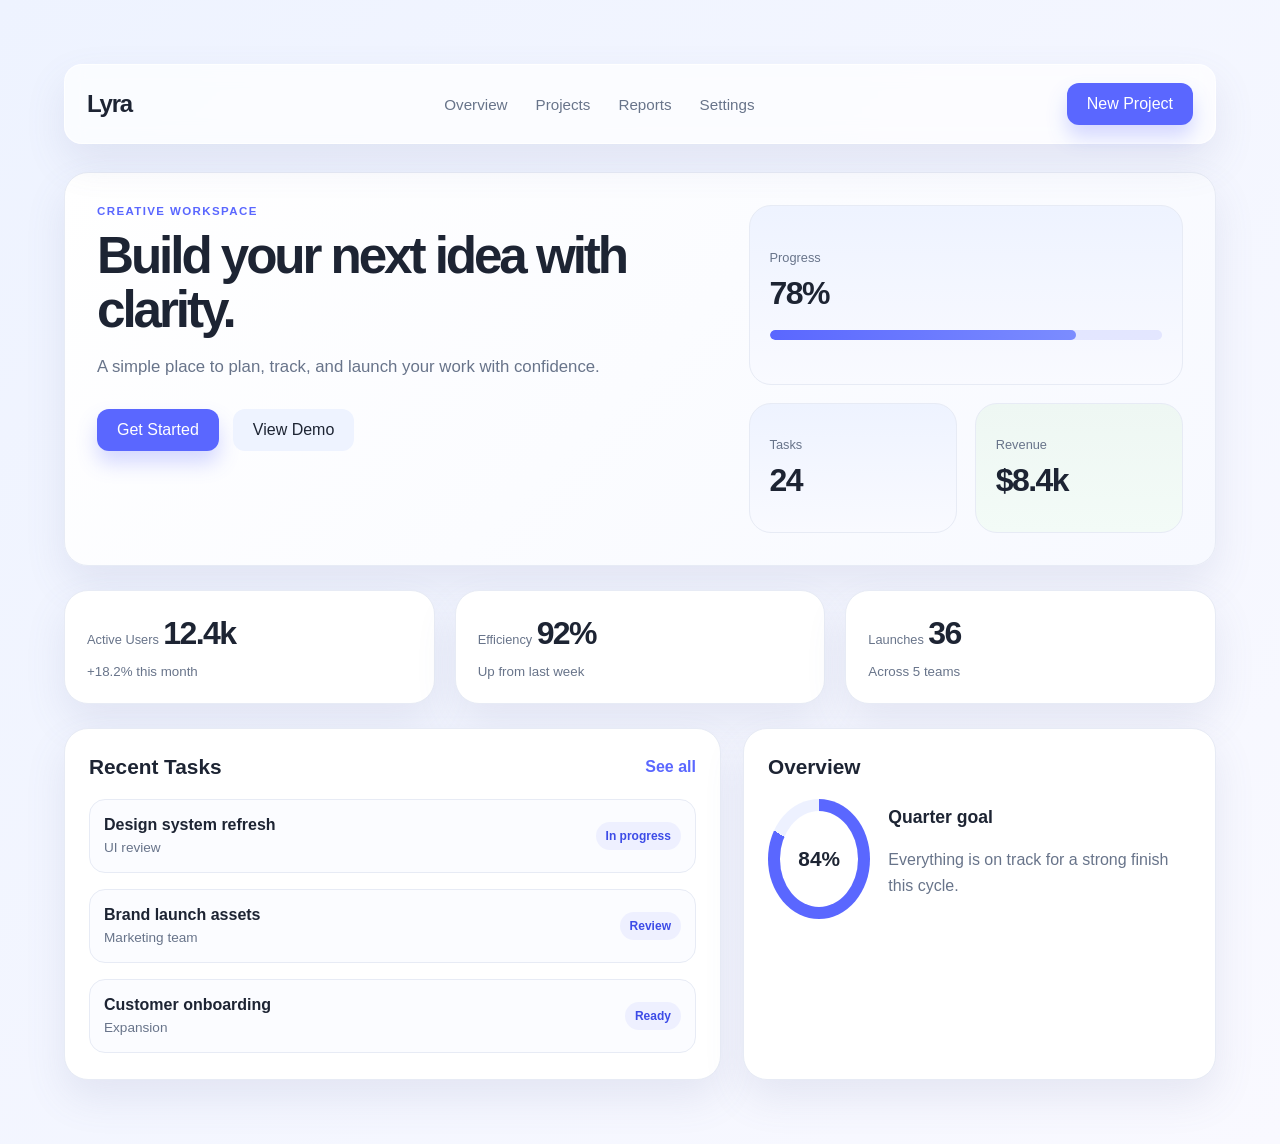
==== index.html @ b45decea "Prototype #1" ====
<!DOCTYPE html>
<html lang="en">
<head>
    <meta charset="UTF-8">
    <meta name="viewport" content="width=device-width, initial-scale=1.0">
    <link rel="stylesheet" href="style.css">
    <title>Lyra UI</title>
</head>
<body>
    <div class="page-shell">
        <header class="topbar">
            <div class="brand">Lyra</div>
            <nav class="nav">
                <a href="#">Overview</a>
                <a href="#">Projects</a>
                <a href="#">Reports</a>
                <a href="#">Settings</a>
            </nav>
            <button class="primary-btn">New Project</button>
        </header>

        <main class="dashboard">
            <section class="hero card">
                <div class="hero-copy">
                    <p class="eyebrow">Creative workspace</p>
                    <h1>Build your next idea with clarity.</h1>
                    <p class="subtitle">A simple place to plan, track, and launch your work with confidence.</p>
                    <div class="cta-row">
                        <button class="primary-btn">Get Started</button>
                        <button class="secondary-btn">View Demo</button>
                    </div>
                </div>
                <div class="hero-visual">
                    <div class="mini-card large">
                        <span>Progress</span>
                        <strong>78%</strong>
                        <div class="progress-bar"><i></i></div>
                    </div>
                    <div class="mini-card small">
                        <span>Tasks</span>
                        <strong>24</strong>
                    </div>
                    <div class="mini-card small accent">
                        <span>Revenue</span>
                        <strong>$8.4k</strong>
                    </div>
                </div>
            </section>

            <section class="stats">
                <div class="stat-card card">
                    <span>Active Users</span>
                    <strong>12.4k</strong>
                    <small>+18.2% this month</small>
                </div>
                <div class="stat-card card">
                    <span>Efficiency</span>
                    <strong>92%</strong>
                    <small>Up from last week</small>
                </div>
                <div class="stat-card card">
                    <span>Launches</span>
                    <strong>36</strong>
                    <small>Across 5 teams</small>
                </div>
            </section>

            <section class="content-grid">
                <div class="card panel tasks-panel">
                    <div class="panel-header">
                        <h2>Recent Tasks</h2>
                        <a href="#">See all</a>
                    </div>
                    <ul class="task-list">
                        <li>
                            <div>
                                <strong>Design system refresh</strong>
                                <span>UI review</span>
                            </div>
                            <em>In progress</em>
                        </li>
                        <li>
                            <div>
                                <strong>Brand launch assets</strong>
                                <span>Marketing team</span>
                            </div>
                            <em>Review</em>
                        </li>
                        <li>
                            <div>
                                <strong>Customer onboarding</strong>
                                <span>Expansion</span>
                            </div>
                            <em>Ready</em>
                        </li>
                    </ul>
                </div>

                <div class="card panel summary-panel">
                    <div class="panel-header">
                        <h2>Overview</h2>
                    </div>
                    <div class="summary-box">
                        <div class="ring">
                            <span>84%</span>
                        </div>
                        <div class="summary-copy">
                            <strong>Quarter goal</strong>
                            <p>Everything is on track for a strong finish this cycle.</p>
                        </div>
                    </div>
                </div>
            </section>
        </main>
    </div>
</body>
</html>
---- style.css ----
:root {
    --bg: #f5f7ff;
    --panel: #ffffff;
    --panel-soft: #eef3ff;
    --primary: #5a67ff;
    --primary-dark: #3d4ce7;
    --text: #1d2433;
    --muted: #68748a;
    --line: #e7ebf5;
    --shadow: 0 18px 40px rgba(98, 108, 155, 0.12);
}

* {
    box-sizing: border-box;
}

body {
    margin: 0;
    font-family: Arial, Helvetica, sans-serif;
    background: linear-gradient(135deg, #eef3ff 0%, #f9f9ff 100%);
    color: var(--text);
}

button {
    font: inherit;
    border: none;
    cursor: pointer;
}

.page-shell {
    max-width: 1200px;
    margin: 40px auto;
    padding: 24px;
}

.topbar {
    display: flex;
    align-items: center;
    justify-content: space-between;
    background: rgba(255, 255, 255, 0.7);
    backdrop-filter: blur(10px);
    border: 1px solid rgba(255, 255, 255, 0.8);
    padding: 18px 22px;
    border-radius: 18px;
    box-shadow: var(--shadow);
}

.brand {
    font-size: 1.5rem;
    font-weight: 700;
    letter-spacing: -0.05em;
}

.nav {
    display: flex;
    gap: 28px;
}

.nav a {
    color: var(--muted);
    text-decoration: none;
    font-size: 0.95rem;
}

.primary-btn,
.secondary-btn {
    padding: 12px 20px;
    border-radius: 12px;
    transition: 0.2s ease;
}

.primary-btn {
    background: var(--primary);
    color: white;
    box-shadow: 0 12px 20px rgba(90, 103, 255, 0.25);
}

.primary-btn:hover {
    background: var(--primary-dark);
}

.secondary-btn {
    background: var(--panel-soft);
    color: var(--text);
}

.dashboard {
    margin-top: 28px;
}

.card {
    background: var(--panel);
    border: 1px solid var(--line);
    border-radius: 24px;
    box-shadow: var(--shadow);
}

.hero {
    display: grid;
    grid-template-columns: 1.3fr 0.9fr;
    gap: 24px;
    padding: 32px;
    background: linear-gradient(135deg, #ffffff, #f7f9ff);
}

.eyebrow {
    margin: 0 0 12px;
    color: var(--primary);
    text-transform: uppercase;
    letter-spacing: 0.12em;
    font-size: 0.72rem;
    font-weight: 700;
}

.hero h1 {
    margin: 0;
    font-size: clamp(2.5rem, 4vw, 4rem);
    line-height: 1.05;
    letter-spacing: -0.06em;
}

.subtitle {
    margin: 16px 0 0;
    color: var(--muted);
    font-size: 1.05rem;
    max-width: 540px;
    line-height: 1.7;
}

.cta-row {
    display: flex;
    gap: 14px;
    margin-top: 28px;
}

.hero-visual {
    display: grid;
    grid-template-columns: repeat(2, 1fr);
    gap: 18px;
    align-items: center;
}

.mini-card {
    display: flex;
    flex-direction: column;
    justify-content: center;
    background: linear-gradient(180deg, #eef3ff, #f9faff);
    border: 1px solid var(--line);
    border-radius: 22px;
    padding: 24px 20px;
    min-height: 130px;
}

.mini-card.large {
    grid-column: 1 / -1;
    min-height: 180px;
}

.mini-card span,
.stat-card span {
    color: var(--muted);
    font-size: 0.8rem;
}

.mini-card strong,
.stat-card strong {
    margin: 10px 0 0;
    font-size: 2rem;
    letter-spacing: -0.05em;
}

.progress-bar {
    margin-top: 18px;
    width: 100%;
    height: 10px;
    background: rgba(90, 103, 255, 0.12);
    border-radius: 999px;
    overflow: hidden;
}

.progress-bar i {
    display: block;
    width: 78%;
    height: 100%;
    background: linear-gradient(90deg, var(--primary), #7b8cff);
    border-radius: inherit;
}

.mini-card.accent {
    background: linear-gradient(180deg, #eef7f3, #f3fbf7);
}

.stats {
    display: grid;
    grid-template-columns: repeat(3, minmax(0, 1fr));
    gap: 20px;
    margin-top: 24px;
}

.stat-card {
    padding: 24px 22px;
}

.stat-card small {
    display: block;
    margin-top: 12px;
    color: var(--muted);
}

.content-grid {
    display: grid;
    grid-template-columns: 1.25fr 0.9fr;
    gap: 22px;
    margin-top: 24px;
}

.panel {
    padding: 26px 24px;
}

.panel-header {
    display: flex;
    justify-content: space-between;
    align-items: center;
    margin-bottom: 20px;
}

.panel-header h2 {
    margin: 0;
    font-size: 1.3rem;
}

.panel-header a {
    color: var(--primary);
    text-decoration: none;
    font-weight: 600;
}

.task-list {
    list-style: none;
    padding: 0;
    margin: 0;
    display: flex;
    flex-direction: column;
    gap: 16px;
}

.task-list li {
    display: flex;
    justify-content: space-between;
    align-items: center;
    padding: 16px 14px;
    border: 1px solid var(--line);
    border-radius: 16px;
    background: #fbfcff;
}

.task-list strong {
    display: block;
    margin-bottom: 4px;
}

.task-list span {
    color: var(--muted);
    font-size: 0.85rem;
}

.task-list em {
    font-style: normal;
    color: var(--primary-dark);
    background: rgba(90, 103, 255, 0.08);
    padding: 7px 10px;
    border-radius: 999px;
    font-size: 0.75rem;
    font-weight: 700;
}

.summary-box {
    display: flex;
    align-items: center;
    gap: 18px;
    margin-top: 12px;
}

.ring {
    width: 120px;
    height: 120px;
    border-radius: 50%;
    display: grid;
    place-items: center;
    background: conic-gradient(var(--primary) 0 84%, #edf1ff 84% 100%);
    position: relative;
}

.ring::before {
    content: "";
    position: absolute;
    inset: 12px;
    border-radius: 50%;
    background: white;
}

.ring span {
    position: relative;
    z-index: 1;
    font-weight: 700;
    font-size: 1.3rem;
}

.summary-copy {
    color: var(--muted);
    line-height: 1.6;
}

.summary-copy strong {
    color: var(--text);
    font-size: 1.1rem;
}

@media (max-width: 820px) {
    .topbar,
    .nav,
    .hero,
    .content-grid,
    .stats {
        grid-template-columns: 1fr;
        flex-direction: column;
    }

    .topbar {
        align-items: flex-start;
    }

    .nav {
        flex-wrap: wrap;
        gap: 12px 18px;
    }

    .hero {
        padding: 24px 20px;
    }

    .cta-row {
        flex-direction: column;
    }

    .stats,
    .content-grid {
        display: grid;
    }
}
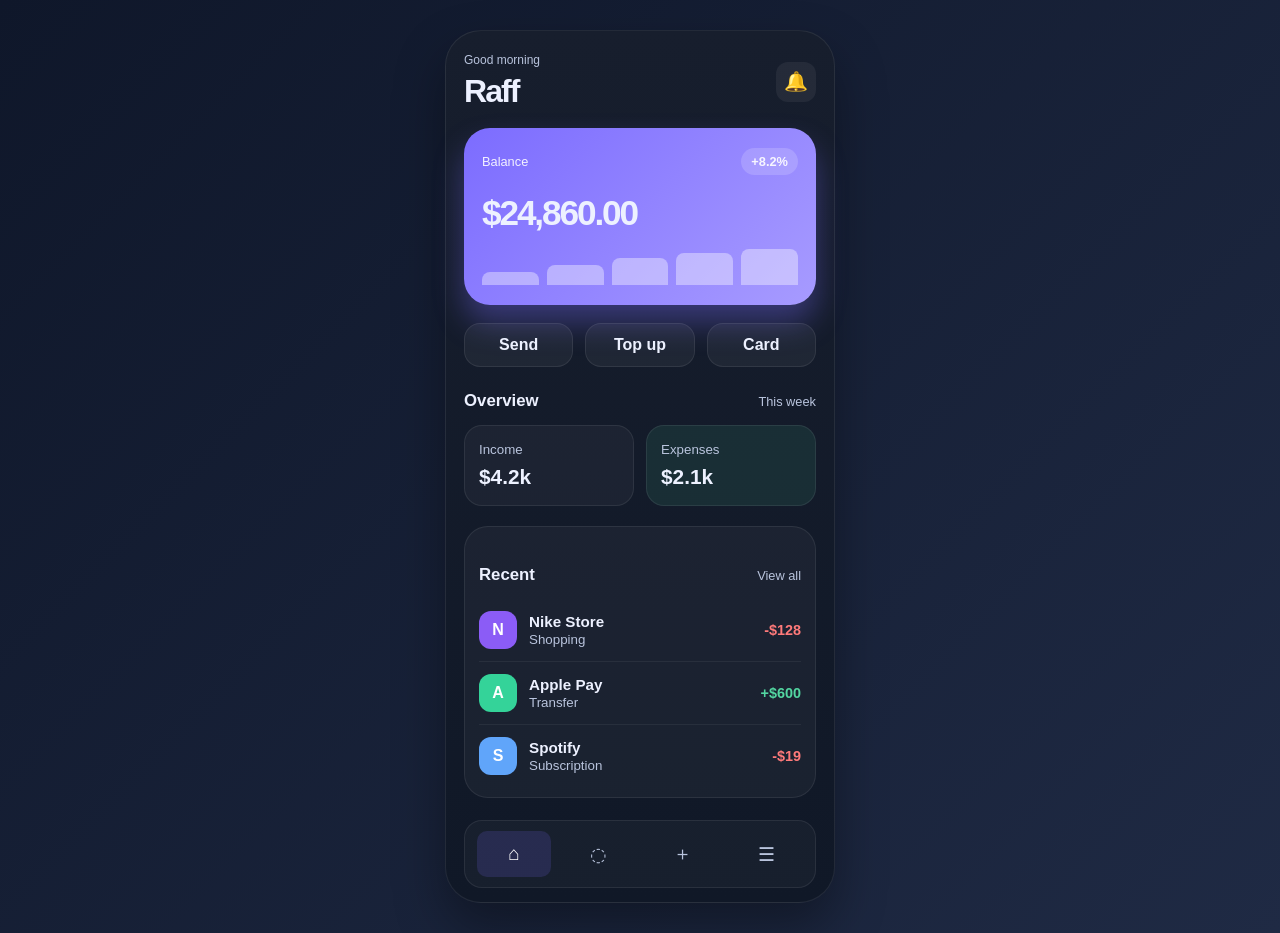
==== commit e360df52: "update" ====
--- a/index.html
+++ b/index.html
@@ -4,114 +4,103 @@
     <meta charset="UTF-8">
     <meta name="viewport" content="width=device-width, initial-scale=1.0">
     <link rel="stylesheet" href="style.css">
-    <title>Lyra UI</title>
+    <title>Lyra App</title>
 </head>
 <body>
-    <div class="page-shell">
-        <header class="topbar">
-            <div class="brand">Lyra</div>
-            <nav class="nav">
-                <a href="#">Overview</a>
-                <a href="#">Projects</a>
-                <a href="#">Reports</a>
-                <a href="#">Settings</a>
-            </nav>
-            <button class="primary-btn">New Project</button>
-        </header>
+    <div class="app-screen">
+        <div class="phone-frame">
+            <header class="app-header">
+                <div>
+                    <p class="greeting">Good morning</p>
+                    <h1>Raff</h1>
+                </div>
+                <button class="icon-btn">🔔</button>
+            </header>
 
-        <main class="dashboard">
-            <section class="hero card">
-                <div class="hero-copy">
-                    <p class="eyebrow">Creative workspace</p>
-                    <h1>Build your next idea with clarity.</h1>
-                    <p class="subtitle">A simple place to plan, track, and launch your work with confidence.</p>
-                    <div class="cta-row">
-                        <button class="primary-btn">Get Started</button>
-                        <button class="secondary-btn">View Demo</button>
-                    </div>
+            <section class="balance-card">
+                <div class="balance-top">
+                    <span>Balance</span>
+                    <span class="chip">+8.2%</span>
                 </div>
-                <div class="hero-visual">
-                    <div class="mini-card large">
-                        <span>Progress</span>
-                        <strong>78%</strong>
-                        <div class="progress-bar"><i></i></div>
-                    </div>
-                    <div class="mini-card small">
-                        <span>Tasks</span>
-                        <strong>24</strong>
-                    </div>
-                    <div class="mini-card small accent">
-                        <span>Revenue</span>
-                        <strong>$8.4k</strong>
-                    </div>
+                <h2>$24,860.00</h2>
+                <div class="balance-bars">
+                    <span></span>
+                    <span></span>
+                    <span></span>
+                    <span></span>
+                    <span></span>
                 </div>
             </section>
 
-            <section class="stats">
-                <div class="stat-card card">
-                    <span>Active Users</span>
-                    <strong>12.4k</strong>
-                    <small>+18.2% this month</small>
+            <section class="quick-actions">
+                <button>Send</button>
+                <button>Top up</button>
+                <button>Card</button>
+            </section>
+
+            <section class="section-header">
+                <h3>Overview</h3>
+                <a href="#">This week</a>
+            </section>
+
+            <section class="stats-row">
+                <div class="mini-stat">
+                    <small>Income</small>
+                    <strong>$4.2k</strong>
                 </div>
-                <div class="stat-card card">
-                    <span>Efficiency</span>
-                    <strong>92%</strong>
-                    <small>Up from last week</small>
-                </div>
-                <div class="stat-card card">
-                    <span>Launches</span>
-                    <strong>36</strong>
-                    <small>Across 5 teams</small>
+                <div class="mini-stat accent">
+                    <small>Expenses</small>
+                    <strong>$2.1k</strong>
                 </div>
             </section>
 
-            <section class="content-grid">
-                <div class="card panel tasks-panel">
-                    <div class="panel-header">
-                        <h2>Recent Tasks</h2>
-                        <a href="#">See all</a>
-                    </div>
-                    <ul class="task-list">
-                        <li>
-                            <div>
-                                <strong>Design system refresh</strong>
-                                <span>UI review</span>
-                            </div>
-                            <em>In progress</em>
-                        </li>
-                        <li>
-                            <div>
-                                <strong>Brand launch assets</strong>
-                                <span>Marketing team</span>
-                            </div>
-                            <em>Review</em>
-                        </li>
-                        <li>
-                            <div>
-                                <strong>Customer onboarding</strong>
-                                <span>Expansion</span>
-                            </div>
-                            <em>Ready</em>
-                        </li>
-                    </ul>
+            <section class="list-card">
+                <div class="list-header">
+                    <h3>Recent</h3>
+                    <a href="#">View all</a>
                 </div>
 
-                <div class="card panel summary-panel">
-                    <div class="panel-header">
-                        <h2>Overview</h2>
-                    </div>
-                    <div class="summary-box">
-                        <div class="ring">
-                            <span>84%</span>
-                        </div>
-                        <div class="summary-copy">
-                            <strong>Quarter goal</strong>
-                            <p>Everything is on track for a strong finish this cycle.</p>
+                <div class="transaction">
+                    <div class="tx-left">
+                        <div class="avatar purple">N</div>
+                        <div>
+                            <strong>Nike Store</strong>
+                            <small>Shopping</small>
                         </div>
                     </div>
+                    <span class="amount negative">-$128</span>
+                </div>
+
+                <div class="transaction">
+                    <div class="tx-left">
+                        <div class="avatar green">A</div>
+                        <div>
+                            <strong>Apple Pay</strong>
+                            <small>Transfer</small>
+                        </div>
+                    </div>
+                    <span class="amount positive">+$600</span>
+                </div>
+
+                <div class="transaction">
+                    <div class="tx-left">
+                        <div class="avatar blue">S</div>
+                        <div>
+                            <strong>Spotify</strong>
+                            <small>Subscription</small>
+                        </div>
+                    </div>
+                    <span class="amount negative">-$19</span>
                 </div>
             </section>
-        </main>
+
+            <nav class="bottom-nav">
+                <button class="active">⌂</button>
+                <button>◌</button>
+                <button>＋</button>
+                <button>☰</button>
+            </nav>
+        </div>
     </div>
 </body>
 </html>
--- a/style.css
+++ b/style.css
@@ -1,13 +1,16 @@
 :root {
-    --bg: #f5f7ff;
-    --panel: #ffffff;
-    --panel-soft: #eef3ff;
-    --primary: #5a67ff;
-    --primary-dark: #3d4ce7;
-    --text: #1d2433;
-    --muted: #68748a;
-    --line: #e7ebf5;
-    --shadow: 0 18px 40px rgba(98, 108, 155, 0.12);
+    --bg-1: #121826;
+    --bg-2: #1d273d;
+    --panel: #1d2433;
+    --panel-soft: #2b3550;
+    --card: #f5f7ff;
+    --primary: #7c6cff;
+    --primary-soft: #a79bff;
+    --green: #53d6a1;
+    --red: #ff7a7a;
+    --text: #edf1ff;
+    --muted: #b9c4dd;
+    --shadow: 0 24px 50px rgba(0, 0, 0, 0.35);
 }
 
 * {
@@ -16,8 +19,11 @@
 
 body {
     margin: 0;
+    min-height: 100vh;
+    display: grid;
+    place-items: center;
     font-family: Arial, Helvetica, sans-serif;
-    background: linear-gradient(135deg, #eef3ff 0%, #f9f9ff 100%);
+    background: linear-gradient(135deg, #0f172a 0%, #1f2a44 100%);
     color: var(--text);
 }
 
@@ -27,325 +33,240 @@
     cursor: pointer;
 }
 
-.page-shell {
-    max-width: 1200px;
-    margin: 40px auto;
-    padding: 24px;
-}
-
-.topbar {
-    display: flex;
-    align-items: center;
-    justify-content: space-between;
-    background: rgba(255, 255, 255, 0.7);
-    backdrop-filter: blur(10px);
-    border: 1px solid rgba(255, 255, 255, 0.8);
-    padding: 18px 22px;
+.app-screen {
+    width: 100%;
+    display: grid;
+    place-items: center;
+    padding: 30px 18px;
+}
+
+.phone-frame {
+    width: min(100%, 390px);
+    background: linear-gradient(180deg, #171e2d 0%, #101827 100%);
+    border-radius: 36px;
+    padding: 22px 18px 14px;
+    box-shadow: var(--shadow);
+    border: 1px solid rgba(255, 255, 255, 0.08);
+}
+
+.app-header {
+    display: flex;
+    justify-content: space-between;
+    align-items: center;
+    margin-bottom: 18px;
+}
+
+.greeting {
+    margin: 0;
+    color: var(--muted);
+    font-size: 0.75rem;
+}
+
+.app-header h1 {
+    margin: 6px 0 0;
+    font-size: 2rem;
+    letter-spacing: -0.06em;
+}
+
+.icon-btn {
+    width: 40px;
+    height: 40px;
+    border-radius: 12px;
+    background: rgba(255, 255, 255, 0.06);
+    color: var(--text);
+    font-size: 1.2rem;
+}
+
+.balance-card {
+    background: linear-gradient(135deg, var(--primary) 0%, var(--primary-soft) 100%);
+    border-radius: 26px;
+    padding: 20px 18px;
+    box-shadow: 0 18px 30px rgba(124, 108, 255, 0.35);
+}
+
+.balance-top {
+    display: flex;
+    justify-content: space-between;
+    align-items: center;
+    color: rgba(255, 255, 255, 0.9);
+    font-size: 0.8rem;
+}
+
+.chip {
+    background: rgba(255, 255, 255, 0.16);
+    padding: 6px 10px;
+    border-radius: 999px;
+    font-weight: 700;
+}
+
+.balance-card h2 {
+    margin: 18px 0 16px;
+    font-size: 2.2rem;
+    letter-spacing: -0.06em;
+}
+
+.balance-bars {
+    display: flex;
+    align-items: end;
+    gap: 8px;
+    height: 36px;
+}
+
+.balance-bars span {
+    flex: 1;
+    border-radius: 8px 8px 0 0;
+    background: rgba(255, 255, 255, 0.38);
+}
+
+.balance-bars span:nth-child(1) { height: 35%; }
+.balance-bars span:nth-child(2) { height: 55%; }
+.balance-bars span:nth-child(3) { height: 75%; }
+.balance-bars span:nth-child(4) { height: 90%; }
+.balance-bars span:nth-child(5) { height: 100%; }
+
+.quick-actions {
+    display: grid;
+    grid-template-columns: repeat(3, 1fr);
+    gap: 12px;
+    margin-top: 18px;
+}
+
+.quick-actions button {
+    background: rgba(255, 255, 255, 0.05);
+    color: var(--text);
+    border: 1px solid rgba(255, 255, 255, 0.08);
+    border-radius: 16px;
+    padding: 12px 10px;
+    font-weight: 600;
+}
+
+.section-header,
+.list-header {
+    display: flex;
+    justify-content: space-between;
+    align-items: center;
+    margin-top: 24px;
+    margin-bottom: 14px;
+}
+
+.section-header h3,
+.list-header h3 {
+    margin: 0;
+    font-size: 1.05rem;
+}
+
+.section-header a,
+.list-header a {
+    color: var(--muted);
+    text-decoration: none;
+    font-size: 0.8rem;
+}
+
+.stats-row {
+    display: grid;
+    grid-template-columns: repeat(2, 1fr);
+    gap: 12px;
+}
+
+.mini-stat {
+    background: rgba(255, 255, 255, 0.04);
+    border: 1px solid rgba(255, 255, 255, 0.08);
     border-radius: 18px;
-    box-shadow: var(--shadow);
-}
-
-.brand {
-    font-size: 1.5rem;
+    padding: 16px 14px;
+}
+
+.mini-stat.accent {
+    background: rgba(83, 214, 161, 0.1);
+}
+
+.mini-stat small {
+    color: var(--muted);
+    display: block;
+}
+
+.mini-stat strong {
+    display: block;
+    margin-top: 8px;
+    font-size: 1.3rem;
+}
+
+.list-card {
+    background: rgba(255, 255, 255, 0.04);
+    border: 1px solid rgba(255, 255, 255, 0.08);
+    border-radius: 24px;
+    padding: 14px 14px 10px;
+    margin-top: 20px;
+}
+
+.transaction {
+    display: flex;
+    justify-content: space-between;
+    align-items: center;
+    padding: 12px 0;
+    border-bottom: 1px solid rgba(255, 255, 255, 0.06);
+}
+
+.transaction:last-child {
+    border-bottom: none;
+}
+
+.tx-left {
+    display: flex;
+    align-items: center;
+    gap: 12px;
+}
+
+.avatar {
+    width: 38px;
+    height: 38px;
+    display: grid;
+    place-items: center;
+    border-radius: 12px;
     font-weight: 700;
-    letter-spacing: -0.05em;
-}
-
-.nav {
-    display: flex;
-    gap: 28px;
-}
-
-.nav a {
-    color: var(--muted);
-    text-decoration: none;
+    color: white;
+}
+
+.avatar.purple { background: #8b5cf6; }
+.avatar.green { background: #34d399; }
+.avatar.blue { background: #60a5fa; }
+
+.tx-left strong {
+    display: block;
     font-size: 0.95rem;
 }
 
-.primary-btn,
-.secondary-btn {
-    padding: 12px 20px;
-    border-radius: 12px;
-    transition: 0.2s ease;
-}
-
-.primary-btn {
-    background: var(--primary);
-    color: white;
-    box-shadow: 0 12px 20px rgba(90, 103, 255, 0.25);
-}
-
-.primary-btn:hover {
-    background: var(--primary-dark);
-}
-
-.secondary-btn {
-    background: var(--panel-soft);
-    color: var(--text);
-}
-
-.dashboard {
-    margin-top: 28px;
-}
-
-.card {
-    background: var(--panel);
-    border: 1px solid var(--line);
-    border-radius: 24px;
-    box-shadow: var(--shadow);
-}
-
-.hero {
-    display: grid;
-    grid-template-columns: 1.3fr 0.9fr;
-    gap: 24px;
-    padding: 32px;
-    background: linear-gradient(135deg, #ffffff, #f7f9ff);
-}
-
-.eyebrow {
-    margin: 0 0 12px;
-    color: var(--primary);
-    text-transform: uppercase;
-    letter-spacing: 0.12em;
-    font-size: 0.72rem;
+.tx-left small {
+    color: var(--muted);
+}
+
+.amount {
     font-weight: 700;
-}
-
-.hero h1 {
-    margin: 0;
-    font-size: clamp(2.5rem, 4vw, 4rem);
-    line-height: 1.05;
-    letter-spacing: -0.06em;
-}
-
-.subtitle {
-    margin: 16px 0 0;
-    color: var(--muted);
-    font-size: 1.05rem;
-    max-width: 540px;
-    line-height: 1.7;
-}
-
-.cta-row {
-    display: flex;
-    gap: 14px;
-    margin-top: 28px;
-}
-
-.hero-visual {
-    display: grid;
-    grid-template-columns: repeat(2, 1fr);
-    gap: 18px;
-    align-items: center;
-}
-
-.mini-card {
-    display: flex;
-    flex-direction: column;
-    justify-content: center;
-    background: linear-gradient(180deg, #eef3ff, #f9faff);
-    border: 1px solid var(--line);
-    border-radius: 22px;
-    padding: 24px 20px;
-    min-height: 130px;
-}
-
-.mini-card.large {
-    grid-column: 1 / -1;
-    min-height: 180px;
-}
-
-.mini-card span,
-.stat-card span {
-    color: var(--muted);
-    font-size: 0.8rem;
-}
-
-.mini-card strong,
-.stat-card strong {
-    margin: 10px 0 0;
-    font-size: 2rem;
-    letter-spacing: -0.05em;
-}
-
-.progress-bar {
-    margin-top: 18px;
-    width: 100%;
-    height: 10px;
-    background: rgba(90, 103, 255, 0.12);
-    border-radius: 999px;
-    overflow: hidden;
-}
-
-.progress-bar i {
-    display: block;
-    width: 78%;
-    height: 100%;
-    background: linear-gradient(90deg, var(--primary), #7b8cff);
-    border-radius: inherit;
-}
-
-.mini-card.accent {
-    background: linear-gradient(180deg, #eef7f3, #f3fbf7);
-}
-
-.stats {
-    display: grid;
-    grid-template-columns: repeat(3, minmax(0, 1fr));
-    gap: 20px;
-    margin-top: 24px;
-}
-
-.stat-card {
-    padding: 24px 22px;
-}
-
-.stat-card small {
-    display: block;
-    margin-top: 12px;
-    color: var(--muted);
-}
-
-.content-grid {
-    display: grid;
-    grid-template-columns: 1.25fr 0.9fr;
-    gap: 22px;
-    margin-top: 24px;
-}
-
-.panel {
-    padding: 26px 24px;
-}
-
-.panel-header {
-    display: flex;
-    justify-content: space-between;
-    align-items: center;
-    margin-bottom: 20px;
-}
-
-.panel-header h2 {
-    margin: 0;
-    font-size: 1.3rem;
-}
-
-.panel-header a {
-    color: var(--primary);
-    text-decoration: none;
-    font-weight: 600;
-}
-
-.task-list {
-    list-style: none;
-    padding: 0;
-    margin: 0;
-    display: flex;
-    flex-direction: column;
-    gap: 16px;
-}
-
-.task-list li {
-    display: flex;
-    justify-content: space-between;
-    align-items: center;
-    padding: 16px 14px;
-    border: 1px solid var(--line);
-    border-radius: 16px;
-    background: #fbfcff;
-}
-
-.task-list strong {
-    display: block;
-    margin-bottom: 4px;
-}
-
-.task-list span {
-    color: var(--muted);
-    font-size: 0.85rem;
-}
-
-.task-list em {
-    font-style: normal;
-    color: var(--primary-dark);
-    background: rgba(90, 103, 255, 0.08);
-    padding: 7px 10px;
-    border-radius: 999px;
-    font-size: 0.75rem;
-    font-weight: 700;
-}
-
-.summary-box {
-    display: flex;
-    align-items: center;
-    gap: 18px;
-    margin-top: 12px;
-}
-
-.ring {
-    width: 120px;
-    height: 120px;
-    border-radius: 50%;
-    display: grid;
-    place-items: center;
-    background: conic-gradient(var(--primary) 0 84%, #edf1ff 84% 100%);
-    position: relative;
-}
-
-.ring::before {
-    content: "";
-    position: absolute;
-    inset: 12px;
-    border-radius: 50%;
-    background: white;
-}
-
-.ring span {
-    position: relative;
-    z-index: 1;
-    font-weight: 700;
-    font-size: 1.3rem;
-}
-
-.summary-copy {
-    color: var(--muted);
-    line-height: 1.6;
-}
-
-.summary-copy strong {
-    color: var(--text);
-    font-size: 1.1rem;
-}
-
-@media (max-width: 820px) {
-    .topbar,
-    .nav,
-    .hero,
-    .content-grid,
-    .stats {
-        grid-template-columns: 1fr;
-        flex-direction: column;
-    }
-
-    .topbar {
-        align-items: flex-start;
-    }
-
-    .nav {
-        flex-wrap: wrap;
-        gap: 12px 18px;
-    }
-
-    .hero {
-        padding: 24px 20px;
-    }
-
-    .cta-row {
-        flex-direction: column;
-    }
-
-    .stats,
-    .content-grid {
-        display: grid;
-    }
-}
+    font-size: 0.9rem;
+}
+
+.amount.negative { color: var(--red); }
+.amount.positive { color: var(--green); }
+
+.bottom-nav {
+    display: grid;
+    grid-template-columns: repeat(4, 1fr);
+    gap: 10px;
+    background: rgba(255, 255, 255, 0.03);
+    border: 1px solid rgba(255, 255, 255, 0.08);
+    border-radius: 18px;
+    padding: 10px 12px;
+    margin-top: 22px;
+}
+
+.bottom-nav button {
+    background: transparent;
+    color: var(--muted);
+    font-size: 1.2rem;
+    padding: 10px 0;
+    border-radius: 10px;
+}
+
+.bottom-nav .active {
+    background: rgba(124, 108, 255, 0.16);
+    color: #fff;
+}
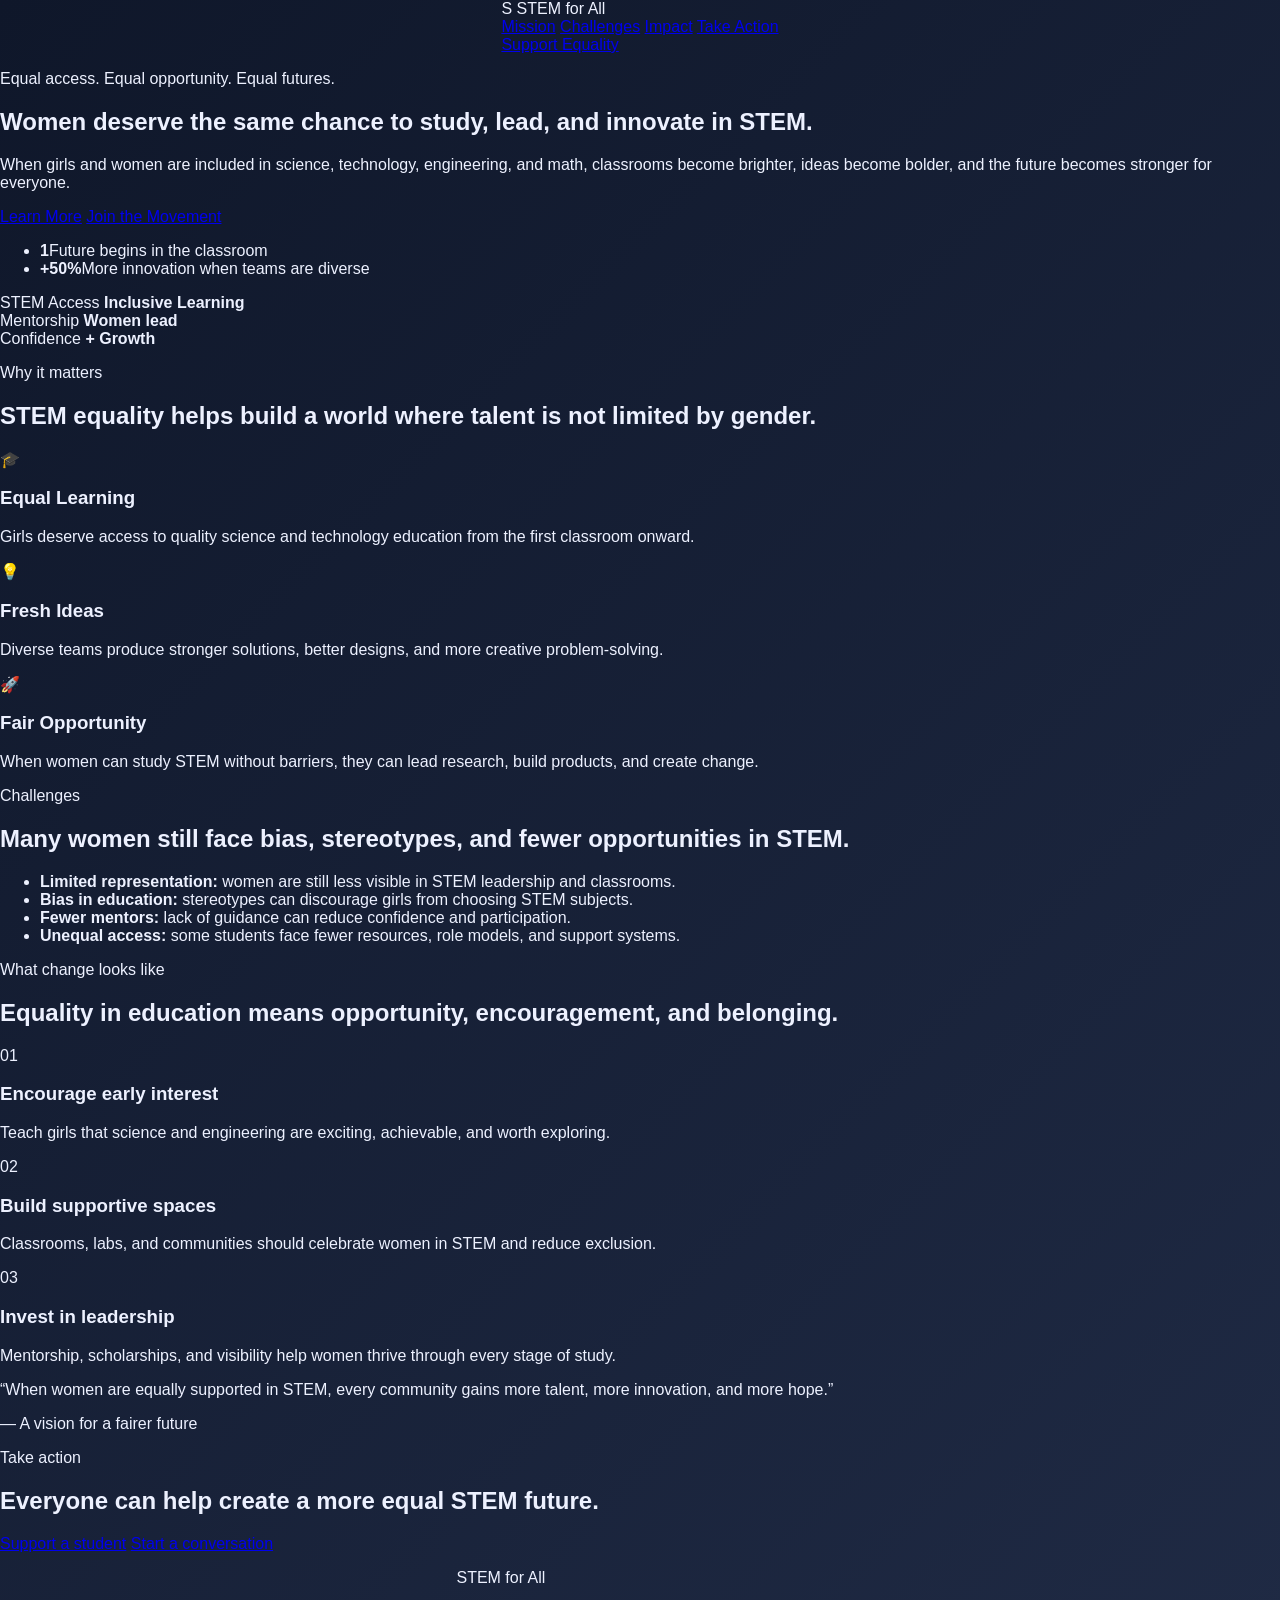
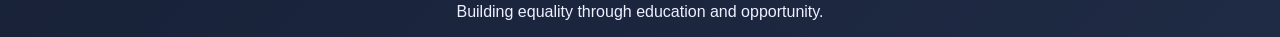
==== commit 806c105e: "update" ====
--- a/index.html
+++ b/index.html
@@ -3,104 +3,171 @@
 <head>
     <meta charset="UTF-8">
     <meta name="viewport" content="width=device-width, initial-scale=1.0">
+    <title>STEM for All</title>
+    <link rel="preconnect" href="https://fonts.googleapis.com">
+    <link rel="preconnect" href="https://fonts.gstatic.com" crossorigin>
+    <link href="https://fonts.googleapis.com/css2?family=Plus+Jakarta+Sans:wght@400;500;600;700;800&display=swap" rel="stylesheet">
     <link rel="stylesheet" href="style.css">
-    <title>Lyra App</title>
 </head>
 <body>
-    <div class="app-screen">
-        <div class="phone-frame">
-            <header class="app-header">
-                <div>
-                    <p class="greeting">Good morning</p>
-                    <h1>Raff</h1>
-                </div>
-                <button class="icon-btn">🔔</button>
-            </header>
+    <header class="topbar">
+        <div class="container nav-wrap">
+            <div class="brand">
+                <span class="brand-mark">S</span>
+                <span>STEM for All</span>
+            </div>
+            <nav class="main-nav" aria-label="Main navigation">
+                <a href="#mission">Mission</a>
+                <a href="#barriers">Challenges</a>
+                <a href="#impact">Impact</a>
+                <a href="#act">Take Action</a>
+            </nav>
+            <a class="nav-cta" href="#act">Support Equality</a>
+        </div>
+    </header>
 
-            <section class="balance-card">
-                <div class="balance-top">
-                    <span>Balance</span>
-                    <span class="chip">+8.2%</span>
-                </div>
-                <h2>$24,860.00</h2>
-                <div class="balance-bars">
-                    <span></span>
-                    <span></span>
-                    <span></span>
-                    <span></span>
-                    <span></span>
-                </div>
-            </section>
-
-            <section class="quick-actions">
-                <button>Send</button>
-                <button>Top up</button>
-                <button>Card</button>
-            </section>
-
-            <section class="section-header">
-                <h3>Overview</h3>
-                <a href="#">This week</a>
-            </section>
-
-            <section class="stats-row">
-                <div class="mini-stat">
-                    <small>Income</small>
-                    <strong>$4.2k</strong>
-                </div>
-                <div class="mini-stat accent">
-                    <small>Expenses</small>
-                    <strong>$2.1k</strong>
-                </div>
-            </section>
-
-            <section class="list-card">
-                <div class="list-header">
-                    <h3>Recent</h3>
-                    <a href="#">View all</a>
+    <main>
+        <section class="hero">
+            <div class="container hero-grid">
+                <div class="hero-copy">
+                    <p class="eyebrow">Equal access. Equal opportunity. Equal futures.</p>
+                    <h1>Women deserve the same chance to study, lead, and innovate in STEM.</h1>
+                    <p class="lead">
+                        When girls and women are included in science, technology, engineering, and math,
+                        classrooms become brighter, ideas become bolder, and the future becomes stronger for everyone.
+                    </p>
+                    <div class="cta-row">
+                        <a class="btn btn-primary" href="#mission">Learn More</a>
+                        <a class="btn btn-secondary" href="#act">Join the Movement</a>
+                    </div>
+                    <ul class="mini-stats" aria-label="Key STEM equality facts">
+                        <li><strong>1</strong><span>Future begins in the classroom</span></li>
+                        <li><strong>+50%</strong><span>More innovation when teams are diverse</span></li>
+                    </ul>
                 </div>
 
-                <div class="transaction">
-                    <div class="tx-left">
-                        <div class="avatar purple">N</div>
-                        <div>
-                            <strong>Nike Store</strong>
-                            <small>Shopping</small>
+                <div class="hero-visual" aria-label="STEM equality illustration">
+                    <div class="circle-ring ring-one"></div>
+                    <div class="circle-ring ring-two"></div>
+                    <div class="floating-card card-main">
+                        <span class="card-label">STEM Access</span>
+                        <strong>Inclusive Learning</strong>
+                        <div class="bars">
+                            <span></span>
+                            <span></span>
+                            <span></span>
+                            <span></span>
                         </div>
                     </div>
-                    <span class="amount negative">-$128</span>
+                    <div class="floating-card card-top">
+                        <span>Mentorship</span>
+                        <strong>Women lead</strong>
+                    </div>
+                    <div class="floating-card card-bottom">
+                        <span>Confidence</span>
+                        <strong>+ Growth</strong>
+                    </div>
+                </div>
+            </div>
+        </section>
+
+        <section id="mission" class="section section-soft">
+            <div class="container">
+                <div class="section-heading">
+                    <p class="eyebrow">Why it matters</p>
+                    <h2>STEM equality helps build a world where talent is not limited by gender.</h2>
                 </div>
 
-                <div class="transaction">
-                    <div class="tx-left">
-                        <div class="avatar green">A</div>
-                        <div>
-                            <strong>Apple Pay</strong>
-                            <small>Transfer</small>
-                        </div>
-                    </div>
-                    <span class="amount positive">+$600</span>
+                <div class="card-grid three-up">
+                    <article class="info-card">
+                        <div class="icon">🎓</div>
+                        <h3>Equal Learning</h3>
+                        <p>Girls deserve access to quality science and technology education from the first classroom onward.</p>
+                    </article>
+                    <article class="info-card">
+                        <div class="icon">💡</div>
+                        <h3>Fresh Ideas</h3>
+                        <p>Diverse teams produce stronger solutions, better designs, and more creative problem-solving.</p>
+                    </article>
+                    <article class="info-card">
+                        <div class="icon">🚀</div>
+                        <h3>Fair Opportunity</h3>
+                        <p>When women can study STEM without barriers, they can lead research, build products, and create change.</p>
+                    </article>
+                </div>
+            </div>
+        </section>
+
+        <section id="barriers" class="section">
+            <div class="container split-layout">
+                <div>
+                    <p class="eyebrow">Challenges</p>
+                    <h2>Many women still face bias, stereotypes, and fewer opportunities in STEM.</h2>
+                </div>
+                <div class="list-panel">
+                    <ul>
+                        <li><strong>Limited representation:</strong> women are still less visible in STEM leadership and classrooms.</li>
+                        <li><strong>Bias in education:</strong> stereotypes can discourage girls from choosing STEM subjects.</li>
+                        <li><strong>Fewer mentors:</strong> lack of guidance can reduce confidence and participation.</li>
+                        <li><strong>Unequal access:</strong> some students face fewer resources, role models, and support systems.</li>
+                    </ul>
+                </div>
+            </div>
+        </section>
+
+        <section id="impact" class="section section-soft">
+            <div class="container">
+                <div class="section-heading narrow">
+                    <p class="eyebrow">What change looks like</p>
+                    <h2>Equality in education means opportunity, encouragement, and belonging.</h2>
                 </div>
 
-                <div class="transaction">
-                    <div class="tx-left">
-                        <div class="avatar blue">S</div>
-                        <div>
-                            <strong>Spotify</strong>
-                            <small>Subscription</small>
-                        </div>
-                    </div>
-                    <span class="amount negative">-$19</span>
+                <div class="card-grid three-up">
+                    <article class="impact-card">
+                        <span class="impact-number">01</span>
+                        <h3>Encourage early interest</h3>
+                        <p>Teach girls that science and engineering are exciting, achievable, and worth exploring.</p>
+                    </article>
+                    <article class="impact-card">
+                        <span class="impact-number">02</span>
+                        <h3>Build supportive spaces</h3>
+                        <p>Classrooms, labs, and communities should celebrate women in STEM and reduce exclusion.</p>
+                    </article>
+                    <article class="impact-card">
+                        <span class="impact-number">03</span>
+                        <h3>Invest in leadership</h3>
+                        <p>Mentorship, scholarships, and visibility help women thrive through every stage of study.</p>
+                    </article>
                 </div>
-            </section>
+            </div>
+        </section>
 
-            <nav class="bottom-nav">
-                <button class="active">⌂</button>
-                <button>◌</button>
-                <button>＋</button>
-                <button>☰</button>
-            </nav>
+        <section class="quote-section">
+            <div class="container quote-box">
+                <p>“When women are equally supported in STEM, every community gains more talent, more innovation, and more hope.”</p>
+                <span>— A vision for a fairer future</span>
+            </div>
+        </section>
+
+        <section id="act" class="section cta-section">
+            <div class="container cta-wrap">
+                <div>
+                    <p class="eyebrow">Take action</p>
+                    <h2>Everyone can help create a more equal STEM future.</h2>
+                </div>
+                <div class="cta-row end">
+                    <a class="btn btn-primary" href="#">Support a student</a>
+                    <a class="btn btn-secondary" href="#">Start a conversation</a>
+                </div>
+            </div>
+        </section>
+    </main>
+
+    <footer class="site-footer">
+        <div class="container footer-wrap">
+            <p>STEM for All</p>
+            <p>Building equality through education and opportunity.</p>
         </div>
-    </div>
+    </footer>
 </body>
 </html>
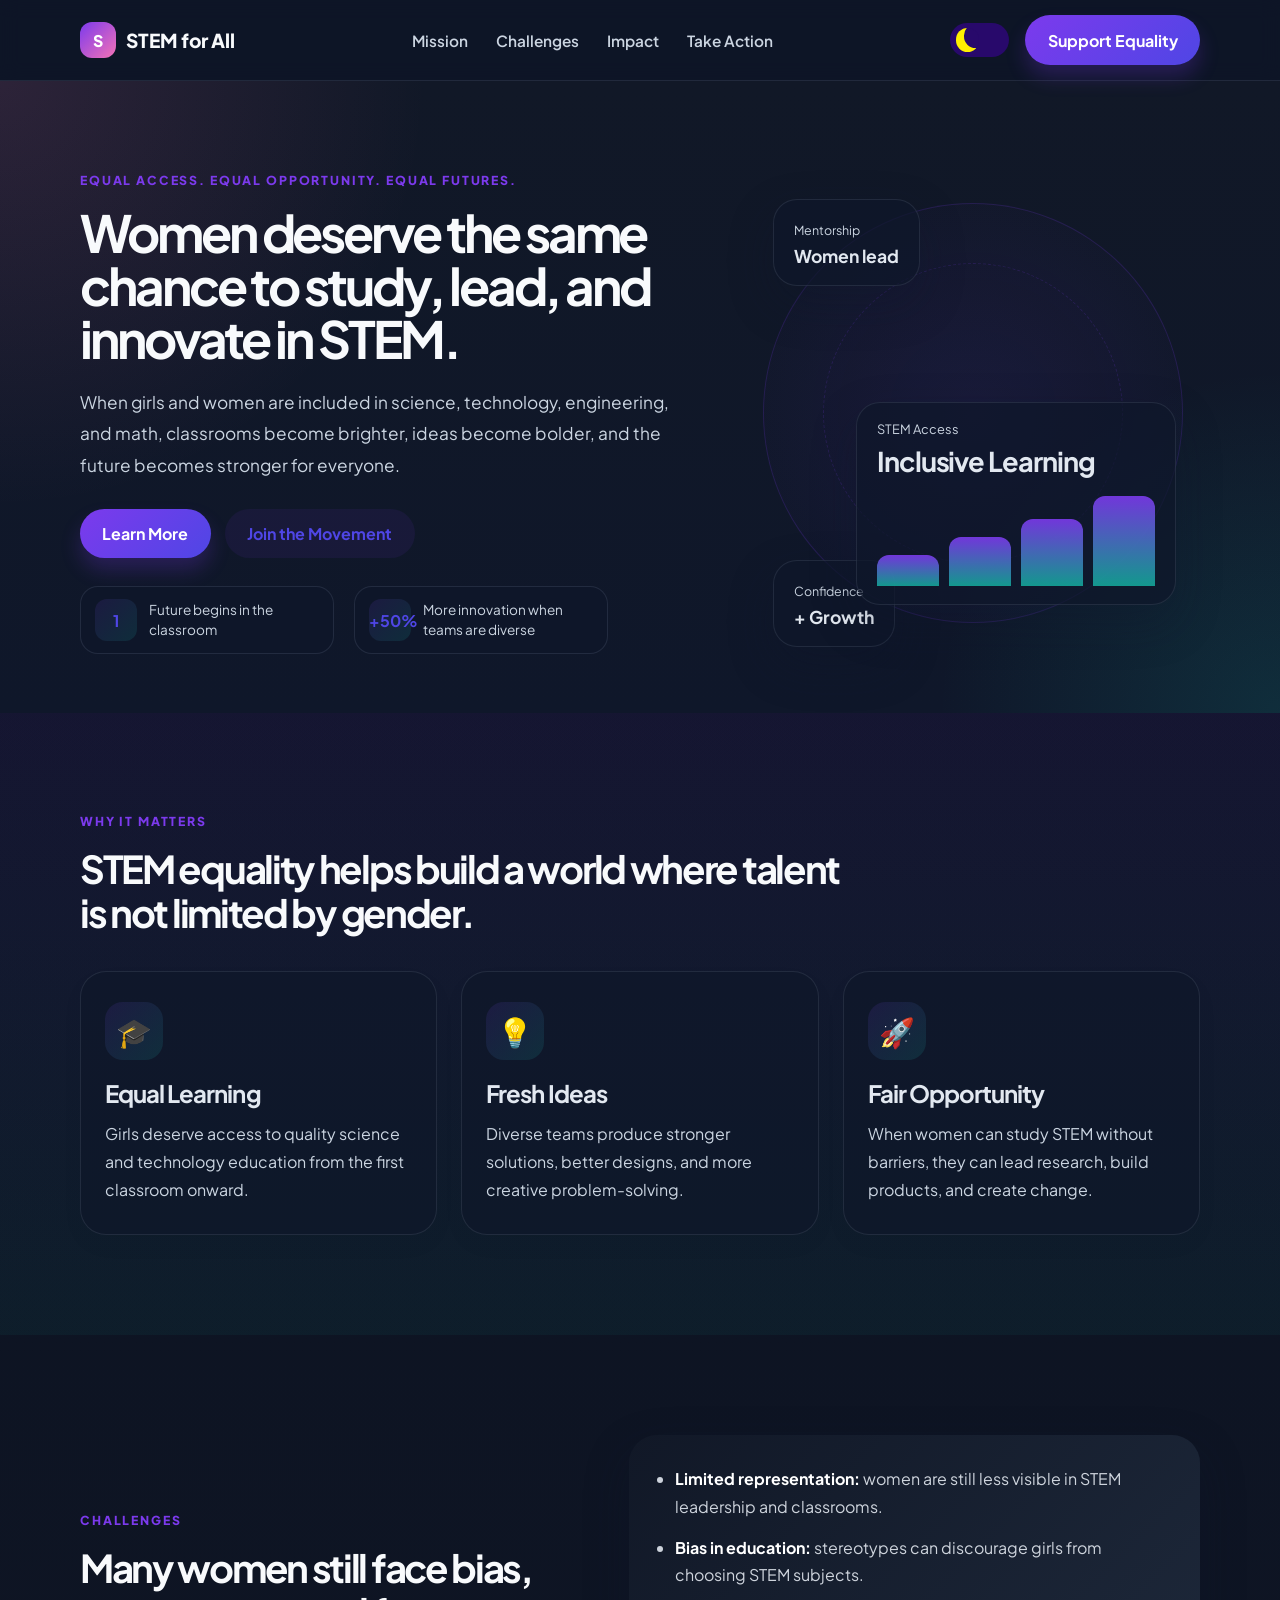
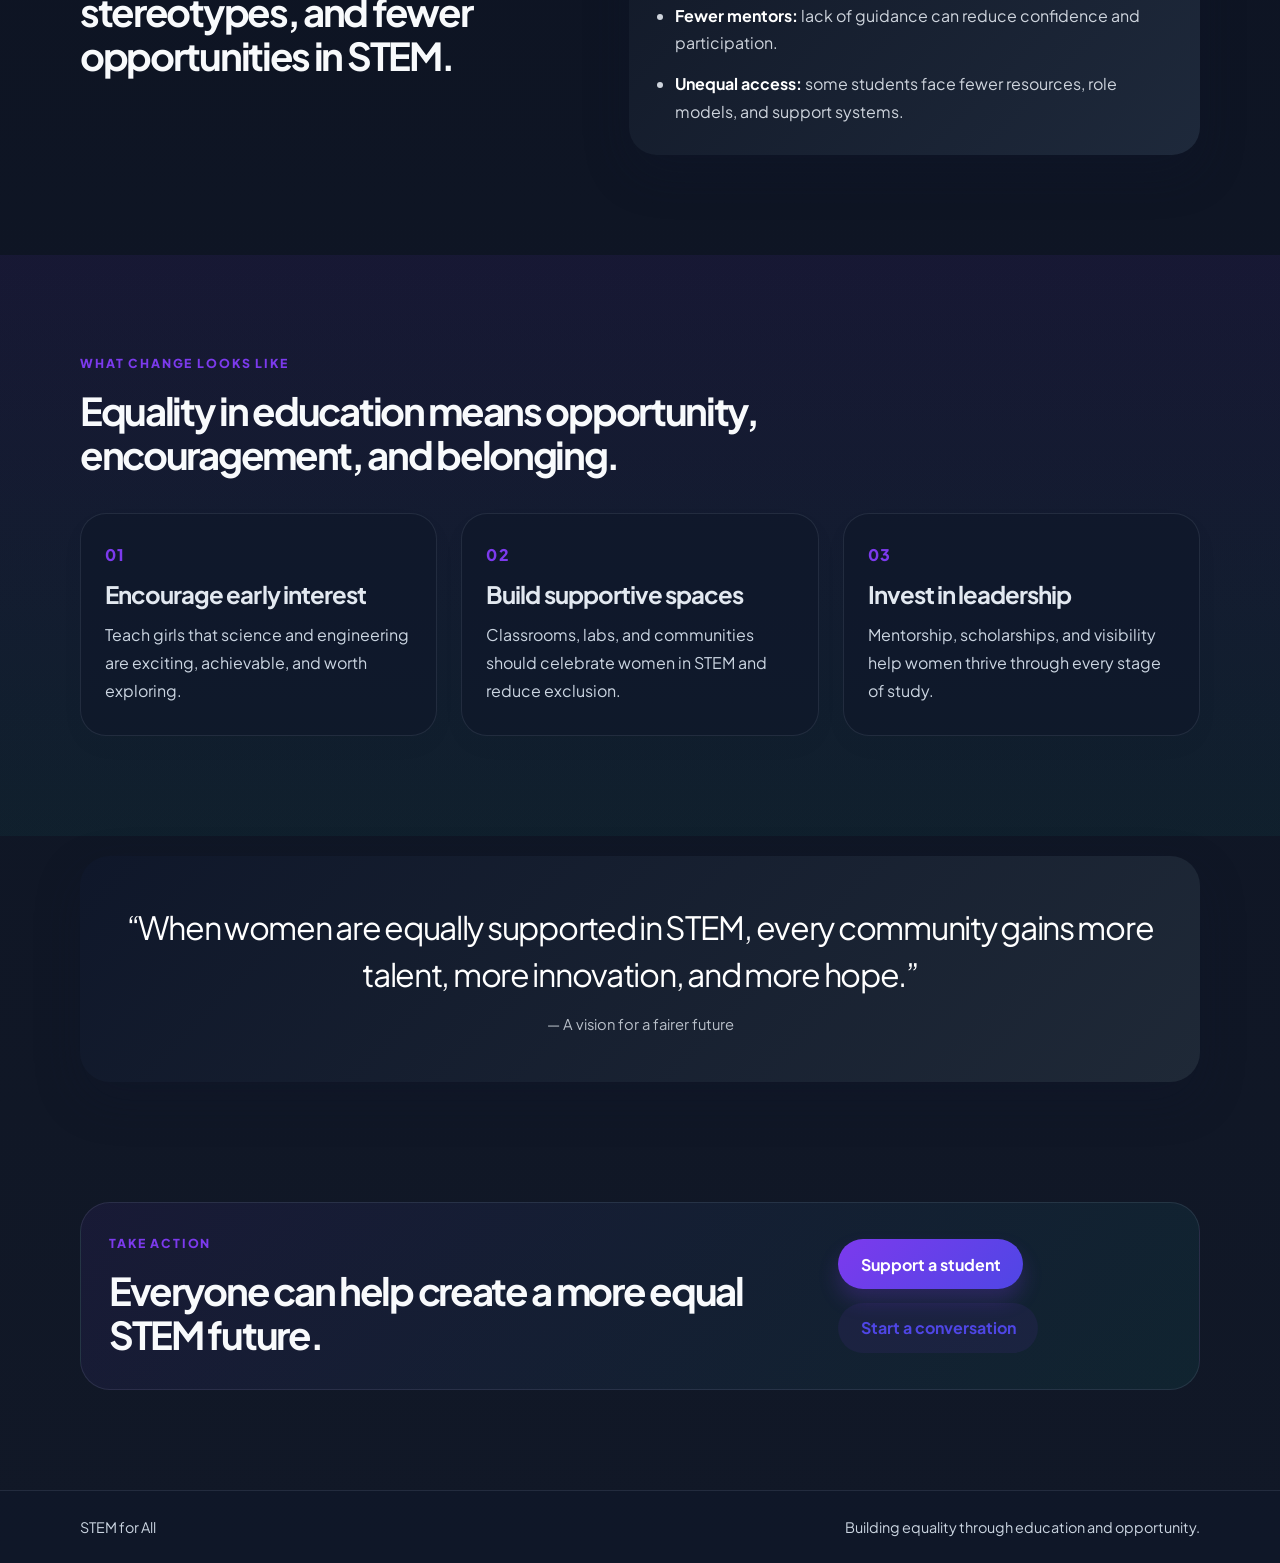
==== commit a28b37e9: "finishing UI" ====
--- a/index.html
+++ b/index.html
@@ -22,7 +22,14 @@
                 <a href="#impact">Impact</a>
                 <a href="#act">Take Action</a>
             </nav>
-            <a class="nav-cta" href="#act">Support Equality</a>
+            <div class="header-actions">
+                <!-- From Uiverse.io by alexruix -->
+                <label class="switch" aria-label="Toggle dark mode">
+                    <input type="checkbox" id="theme-toggle">
+                    <span class="slider"></span>
+                </label>
+                <a class="nav-cta" href="#act">Support Equality</a>
+            </div>
         </div>
     </header>
 
@@ -169,5 +176,15 @@
             <p>Building equality through education and opportunity.</p>
         </div>
     </footer>
+
+    <script>
+        const themeToggle = document.getElementById('theme-toggle');
+        const applyTheme = () => {
+            document.body.classList.toggle('light-mode', themeToggle.checked);
+        };
+
+        themeToggle.addEventListener('change', applyTheme);
+        applyTheme();
+    </script>
 </body>
 </html>
--- a/style.css
+++ b/style.css
@@ -1,272 +1,627 @@
 :root {
-    --bg-1: #121826;
-    --bg-2: #1d273d;
-    --panel: #1d2433;
-    --panel-soft: #2b3550;
-    --card: #f5f7ff;
-    --primary: #7c6cff;
-    --primary-soft: #a79bff;
-    --green: #53d6a1;
-    --red: #ff7a7a;
-    --text: #edf1ff;
-    --muted: #b9c4dd;
-    --shadow: 0 24px 50px rgba(0, 0, 0, 0.35);
+    --bg: #0f172a;
+    --bg-strong: #111827;
+    --panel: #ffffff;
+    --panel-soft: #f3f7ff;
+    --card: #eef4ff;
+    --primary: #7c3aed;
+    --primary-deep: #4f46e5;
+    --secondary: #f472b6;
+    --accent: #14b8a6;
+    --dark-text: #f8fafc;
+    --light-text: #0f172a;
+    --muted: #cbd5e1;
+    --muted-strong: #e2e8f0;
+    --border: rgba(148, 163, 184, 0.15);
+    --shadow: 0 18px 45px rgba(15, 23, 42, 0.28);
+    --page-bg: linear-gradient(180deg, #0b1120 0%, #111827 100%);
+    --topbar-bg: rgba(15, 23, 42, 0.76);
+    --section-soft: linear-gradient(180deg, rgba(124, 58, 237, 0.08), rgba(20, 184, 166, 0.06));
+    --card-bg: rgba(15, 23, 42, 0.7);
+    --card-text: #e2e8f0;
+    --card-border: rgba(148, 163, 184, 0.14);
+    --glass: rgba(15, 23, 42, 0.72);
+    --hero-bg: radial-gradient(circle at top left, rgba(244, 114, 182, 0.12), transparent 30%), radial-gradient(circle at bottom right, rgba(20, 184, 166, 0.14), transparent 24%), linear-gradient(180deg, #111827 0%, #0f172a 100%);
+}
+
+body.light-mode {
+    --bg: #f8fafc;
+    --bg-strong: #eef2ff;
+    --panel: #ffffff;
+    --panel-soft: #f8fafc;
+    --card: #eef4ff;
+    --primary: #7c3aed;
+    --primary-deep: #4f46e5;
+    --secondary: #f472b6;
+    --accent: #14b8a6;
+    --dark-text: #0f172a;
+    --light-text: #f8fafc;
+    --muted: #475569;
+    --muted-strong: #334155;
+    --border: rgba(15, 23, 42, 0.08);
+    --shadow: 0 18px 45px rgba(15, 23, 42, 0.12);
+    --page-bg: linear-gradient(180deg, #f5f6ff 0%, #eef6ff 100%);
+    --topbar-bg: rgba(255, 255, 255, 0.8);
+    --section-soft: linear-gradient(180deg, rgba(124, 58, 237, 0.03), rgba(20, 184, 166, 0.04));
+    --card-bg: rgba(255, 255, 255, 0.8);
+    --card-text: #0f172a;
+    --card-border: rgba(15, 23, 42, 0.06);
+    --glass: rgba(255, 255, 255, 0.7);
+    --hero-bg: radial-gradient(circle at top left, rgba(244, 114, 182, 0.16), transparent 26%), radial-gradient(circle at bottom right, rgba(20, 184, 166, 0.16), transparent 20%), linear-gradient(180deg, #f8f8ff 0%, #f4f8ff 100%);
 }
 
 * {
     box-sizing: border-box;
 }
 
+html {
+    scroll-behavior: smooth;
+}
+
 body {
     margin: 0;
-    min-height: 100vh;
+    font-family: "Plus Jakarta Sans", Arial, sans-serif;
+    background: var(--page-bg);
+    color: var(--dark-text);
+    transition: background 0.3s ease, color 0.3s ease;
+}
+
+a {
+    text-decoration: none;
+}
+
+img {
+    max-width: 100%;
+    display: block;
+}
+
+.container {
+    width: min(1120px, calc(100% - 32px));
+    margin: 0 auto;
+}
+
+.topbar {
+    position: sticky;
+    top: 0;
+    z-index: 20;
+    background: var(--topbar-bg);
+    backdrop-filter: blur(10px);
+    border-bottom: 1px solid var(--border);
+}
+
+.nav-wrap {
+    display: flex;
+    align-items: center;
+    justify-content: space-between;
+    min-height: 80px;
+    gap: 16px;
+}
+
+.brand {
+    display: inline-flex;
+    align-items: center;
+    gap: 10px;
+    font-weight: 800;
+    font-size: 1.2rem;
+    color: var(--dark-text);
+}
+
+.brand-mark {
     display: grid;
     place-items: center;
-    font-family: Arial, Helvetica, sans-serif;
-    background: linear-gradient(135deg, #0f172a 0%, #1f2a44 100%);
-    color: var(--text);
-}
-
-button {
-    font: inherit;
-    border: none;
-    cursor: pointer;
-}
-
-.app-screen {
-    width: 100%;
+    width: 36px;
+    height: 36px;
+    border-radius: 12px;
+    background: linear-gradient(135deg, var(--primary) 0%, var(--secondary) 100%);
+    color: white;
+    font-size: 1rem;
+}
+
+.main-nav {
+    display: flex;
+    align-items: center;
+    gap: 28px;
+}
+
+.main-nav a {
+    color: var(--muted);
+    font-weight: 600;
+    font-size: 0.96rem;
+}
+
+.header-actions {
+    display: flex;
+    align-items: center;
+    gap: 16px;
+}
+
+.nav-cta,
+.btn {
+    display: inline-flex;
+    align-items: center;
+    justify-content: center;
+    padding: 0.9rem 1.4rem;
+    border-radius: 999px;
+    font-weight: 700;
+    transition: transform 0.2s ease, box-shadow 0.2s ease;
+}
+
+.nav-cta,
+.btn-primary {
+    background: linear-gradient(135deg, var(--primary) 0%, var(--primary-deep) 100%);
+    color: white;
+    box-shadow: 0 12px 20px rgba(124, 58, 237, 0.23);
+}
+
+.btn-secondary {
+    background: rgba(124, 58, 237, 0.08);
+    color: var(--primary-deep);
+}
+
+.nav-cta:hover,
+.btn:hover {
+    transform: translateY(-2px);
+}
+
+.hero {
+    padding: 72px 0 40px;
+    background: var(--hero-bg);
+}
+
+.hero-grid {
+    display: grid;
+    grid-template-columns: 1.15fr 0.85fr;
+    align-items: center;
+    gap: 50px;
+}
+
+.eyebrow {
+    margin: 0 0 18px;
+    font-size: 0.77rem;
+    letter-spacing: 0.15em;
+    text-transform: uppercase;
+    font-weight: 800;
+    color: var(--primary);
+}
+
+.hero-copy h1 {
+    margin: 0;
+    font-size: clamp(2.7rem, 4vw, 4.5rem);
+    line-height: 1.04;
+    letter-spacing: -0.06em;
+    max-width: 620px;
+}
+
+.lead {
+    max-width: 620px;
+    margin: 22px 0 0;
+    font-size: 1.08rem;
+    line-height: 1.8;
+    color: var(--muted);
+}
+
+.cta-row {
+    display: flex;
+    flex-wrap: wrap;
+    align-items: center;
+    gap: 14px;
+    margin-top: 28px;
+}
+
+.mini-stats {
+    list-style: none;
+    display: flex;
+    flex-wrap: wrap;
+    gap: 20px;
+    padding: 0;
+    margin: 28px 0 0;
+}
+
+.mini-stats li {
+    display: flex;
+    align-items: center;
+    gap: 12px;
+    background: var(--glass);
+    border: 1px solid var(--border);
+    border-radius: 18px;
+    padding: 12px 14px;
+}
+
+.mini-stats strong {
     display: grid;
     place-items: center;
-    padding: 30px 18px;
-}
-
-.phone-frame {
-    width: min(100%, 390px);
-    background: linear-gradient(180deg, #171e2d 0%, #101827 100%);
-    border-radius: 36px;
-    padding: 22px 18px 14px;
+    width: 42px;
+    height: 42px;
+    border-radius: 12px;
+    background: linear-gradient(135deg, rgba(124, 58, 237, 0.12), rgba(20, 184, 166, 0.14));
+    color: var(--primary-deep);
+    font-size: 1rem;
+}
+
+.mini-stats span {
+    font-size: 0.85rem;
+    color: var(--muted);
+    max-width: 170px;
+    line-height: 1.5;
+}
+
+.hero-visual {
+    position: relative;
+    min-height: 520px;
+    display: grid;
+    place-items: center;
+}
+
+.circle-ring {
+    position: absolute;
+    border-radius: 50%;
+    border: 1px solid rgba(124, 58, 237, 0.18);
+}
+
+.ring-one {
+    width: 420px;
+    height: 420px;
+    background: radial-gradient(circle, rgba(124, 58, 237, 0.09), rgba(124, 58, 237, 0));
+}
+
+.ring-two {
+    width: 300px;
+    height: 300px;
+    border-style: dashed;
+}
+
+.floating-card {
+    position: absolute;
+    background: var(--glass);
+    border: 1px solid var(--card-border);
     box-shadow: var(--shadow);
-    border: 1px solid rgba(255, 255, 255, 0.08);
-}
-
-.app-header {
-    display: flex;
-    justify-content: space-between;
-    align-items: center;
+    border-radius: 24px;
+    padding: 18px 20px;
+    color: var(--card-text);
+}
+
+.card-main {
+    width: min(320px, 100%);
+    right: 24px;
+    bottom: 68px;
+    z-index: 2;
+}
+
+.card-label {
+    display: block;
+    color: var(--muted);
+    font-size: 0.8rem;
+    margin-bottom: 8px;
+}
+
+.card-main strong {
+    font-size: 1.7rem;
+    line-height: 1.2;
+    letter-spacing: -0.04em;
+}
+
+.bars {
+    display: flex;
+    align-items: end;
+    gap: 10px;
+    height: 90px;
+    margin-top: 18px;
+}
+
+.bars span {
+    display: block;
+    flex: 1;
+    border-radius: 12px 12px 0 0;
+    background: linear-gradient(180deg, rgba(124, 58, 237, 0.9), rgba(20, 184, 166, 0.8));
+}
+
+.bars span:nth-child(1) { height: 35%; }
+.bars span:nth-child(2) { height: 55%; }
+.bars span:nth-child(3) { height: 75%; }
+.bars span:nth-child(4) { height: 100%; }
+
+.card-top {
+    top: 46px;
+    left: 28px;
+}
+
+.card-bottom {
+    left: 28px;
+    bottom: 26px;
+}
+
+.card-top span,
+.card-bottom span {
+    color: var(--muted);
+    font-size: 0.78rem;
+}
+
+.card-top strong,
+.card-bottom strong {
+    display: block;
+    font-size: 1.1rem;
+    margin-top: 6px;
+}
+
+.section {
+    padding: 100px 0;
+}
+
+.section-soft {
+    background: var(--section-soft);
+}
+
+.section-heading {
+    max-width: 760px;
+    margin-bottom: 36px;
+}
+
+.section-heading h2,
+.split-layout h2,
+.cta-wrap h2 {
+    margin: 0;
+    font-size: clamp(2.1rem, 3vw, 3rem);
+    line-height: 1.15;
+    letter-spacing: -0.06em;
+}
+
+.card-grid {
+    display: grid;
+    gap: 24px;
+}
+
+.three-up {
+    grid-template-columns: repeat(3, minmax(0, 1fr));
+}
+
+.info-card,
+.impact-card {
+    background: var(--card-bg);
+    border: 1px solid var(--card-border);
+    border-radius: 26px;
+    padding: 30px 24px;
+    box-shadow: 0 10px 25px rgba(15, 23, 42, 0.03);
+    color: var(--card-text);
+}
+
+.icon {
+    width: 58px;
+    height: 58px;
+    display: grid;
+    place-items: center;
+    border-radius: 18px;
+    background: linear-gradient(135deg, rgba(124, 58, 237, 0.12), rgba(20, 184, 166, 0.14));
+    font-size: 1.8rem;
     margin-bottom: 18px;
 }
 
-.greeting {
+.info-card h3,
+.impact-card h3 {
+    margin: 0 0 12px;
+    font-size: 1.5rem;
+    letter-spacing: -0.04em;
+}
+
+.info-card p,
+.impact-card p,
+.list-panel li {
     margin: 0;
     color: var(--muted);
-    font-size: 0.75rem;
-}
-
-.app-header h1 {
-    margin: 6px 0 0;
-    font-size: 2rem;
-    letter-spacing: -0.06em;
-}
-
-.icon-btn {
-    width: 40px;
-    height: 40px;
-    border-radius: 12px;
-    background: rgba(255, 255, 255, 0.06);
-    color: var(--text);
-    font-size: 1.2rem;
-}
-
-.balance-card {
-    background: linear-gradient(135deg, var(--primary) 0%, var(--primary-soft) 100%);
-    border-radius: 26px;
-    padding: 20px 18px;
-    box-shadow: 0 18px 30px rgba(124, 108, 255, 0.35);
-}
-
-.balance-top {
-    display: flex;
+    line-height: 1.75;
+    font-size: 1rem;
+}
+
+.split-layout {
+    display: grid;
+    grid-template-columns: 1fr 1.1fr;
+    align-items: center;
+    gap: 30px;
+}
+
+.list-panel {
+    background: linear-gradient(135deg, #111827 0%, #1e293b 100%);
+    color: white;
+    border-radius: 28px;
+    padding: 30px 26px;
+    box-shadow: var(--shadow);
+}
+
+.list-panel ul {
+    margin: 0;
+    padding-left: 20px;
+    display: grid;
+    gap: 14px;
+}
+
+.list-panel li {
+    color: rgba(226, 232, 240, 0.9);
+    line-height: 1.7;
+}
+
+.list-panel strong {
+    color: white;
+}
+
+.impact-number {
+    display: inline-block;
+    margin-bottom: 14px;
+    font-weight: 800;
+    color: var(--primary);
+    letter-spacing: 0.08em;
+}
+
+.quote-section {
+    padding: 20px 0 80px;
+}
+
+.quote-box {
+    background: linear-gradient(135deg, #0f172a 0%, #1f2937 100%);
+    border-radius: 30px;
+    padding: 48px 38px;
+    text-align: center;
+    box-shadow: var(--shadow);
+}
+
+.quote-box p {
+    margin: 0;
+    color: white;
+    font-size: clamp(1.6rem, 2.5vw, 2.5rem);
+    line-height: 1.45;
+    letter-spacing: -0.04em;
+}
+
+.quote-box span {
+    display: inline-block;
+    margin-top: 18px;
+    color: rgba(226, 232, 240, 0.8);
+    font-size: 0.92rem;
+}
+
+.cta-section {
+    padding-top: 40px;
+    padding-bottom: 100px;
+}
+
+.cta-wrap {
+    background: linear-gradient(135deg, rgba(124, 58, 237, 0.08), rgba(20, 184, 166, 0.08));
+    border: 1px solid var(--border);
+    border-radius: 30px;
+    padding: 32px 28px;
+    display: flex;
+    align-items: center;
     justify-content: space-between;
-    align-items: center;
-    color: rgba(255, 255, 255, 0.9);
-    font-size: 0.8rem;
-}
-
-.chip {
-    background: rgba(255, 255, 255, 0.16);
-    padding: 6px 10px;
-    border-radius: 999px;
-    font-weight: 700;
-}
-
-.balance-card h2 {
-    margin: 18px 0 16px;
-    font-size: 2.2rem;
-    letter-spacing: -0.06em;
-}
-
-.balance-bars {
-    display: flex;
-    align-items: end;
-    gap: 8px;
-    height: 36px;
-}
-
-.balance-bars span {
-    flex: 1;
-    border-radius: 8px 8px 0 0;
-    background: rgba(255, 255, 255, 0.38);
-}
-
-.balance-bars span:nth-child(1) { height: 35%; }
-.balance-bars span:nth-child(2) { height: 55%; }
-.balance-bars span:nth-child(3) { height: 75%; }
-.balance-bars span:nth-child(4) { height: 90%; }
-.balance-bars span:nth-child(5) { height: 100%; }
-
-.quick-actions {
-    display: grid;
-    grid-template-columns: repeat(3, 1fr);
-    gap: 12px;
-    margin-top: 18px;
-}
-
-.quick-actions button {
-    background: rgba(255, 255, 255, 0.05);
-    color: var(--text);
-    border: 1px solid rgba(255, 255, 255, 0.08);
-    border-radius: 16px;
-    padding: 12px 10px;
-    font-weight: 600;
-}
-
-.section-header,
-.list-header {
-    display: flex;
+    gap: 18px;
+}
+
+.cta-row.end {
+    margin-top: 0;
+}
+
+.site-footer {
+    border-top: 1px solid var(--border);
+    background: var(--topbar-bg);
+}
+
+.footer-wrap {
+    min-height: 72px;
+    display: flex;
+    align-items: center;
     justify-content: space-between;
-    align-items: center;
-    margin-top: 24px;
-    margin-bottom: 14px;
-}
-
-.section-header h3,
-.list-header h3 {
-    margin: 0;
-    font-size: 1.05rem;
-}
-
-.section-header a,
-.list-header a {
+    gap: 16px;
     color: var(--muted);
-    text-decoration: none;
-    font-size: 0.8rem;
-}
-
-.stats-row {
-    display: grid;
-    grid-template-columns: repeat(2, 1fr);
-    gap: 12px;
-}
-
-.mini-stat {
-    background: rgba(255, 255, 255, 0.04);
-    border: 1px solid rgba(255, 255, 255, 0.08);
-    border-radius: 18px;
-    padding: 16px 14px;
-}
-
-.mini-stat.accent {
-    background: rgba(83, 214, 161, 0.1);
-}
-
-.mini-stat small {
-    color: var(--muted);
-    display: block;
-}
-
-.mini-stat strong {
-    display: block;
-    margin-top: 8px;
-    font-size: 1.3rem;
-}
-
-.list-card {
-    background: rgba(255, 255, 255, 0.04);
-    border: 1px solid rgba(255, 255, 255, 0.08);
-    border-radius: 24px;
-    padding: 14px 14px 10px;
-    margin-top: 20px;
-}
-
-.transaction {
-    display: flex;
-    justify-content: space-between;
-    align-items: center;
-    padding: 12px 0;
-    border-bottom: 1px solid rgba(255, 255, 255, 0.06);
-}
-
-.transaction:last-child {
-    border-bottom: none;
-}
-
-.tx-left {
-    display: flex;
-    align-items: center;
-    gap: 12px;
-}
-
-.avatar {
-    width: 38px;
-    height: 38px;
-    display: grid;
-    place-items: center;
-    border-radius: 12px;
-    font-weight: 700;
-    color: white;
-}
-
-.avatar.purple { background: #8b5cf6; }
-.avatar.green { background: #34d399; }
-.avatar.blue { background: #60a5fa; }
-
-.tx-left strong {
-    display: block;
-    font-size: 0.95rem;
-}
-
-.tx-left small {
-    color: var(--muted);
-}
-
-.amount {
-    font-weight: 700;
     font-size: 0.9rem;
 }
 
-.amount.negative { color: var(--red); }
-.amount.positive { color: var(--green); }
-
-.bottom-nav {
-    display: grid;
-    grid-template-columns: repeat(4, 1fr);
-    gap: 10px;
-    background: rgba(255, 255, 255, 0.03);
-    border: 1px solid rgba(255, 255, 255, 0.08);
-    border-radius: 18px;
-    padding: 10px 12px;
-    margin-top: 22px;
-}
-
-.bottom-nav button {
-    background: transparent;
-    color: var(--muted);
-    font-size: 1.2rem;
-    padding: 10px 0;
-    border-radius: 10px;
-}
-
-.bottom-nav .active {
-    background: rgba(124, 108, 255, 0.16);
-    color: #fff;
-}
+/* From Uiverse.io by alexruix */
+.switch {
+  font-size: 17px;
+  position: relative;
+  display: inline-block;
+  width: 3.5em;
+  height: 2em;
+}
+
+.switch input {
+  opacity: 0;
+  width: 0;
+  height: 0;
+}
+
+.slider {
+  --background: #28096b;
+  position: absolute;
+  cursor: pointer;
+  top: 0;
+  left: 0;
+  right: 0;
+  bottom: 0;
+  background-color: var(--background);
+  transition: .5s;
+  border-radius: 30px;
+}
+
+.slider:before {
+  position: absolute;
+  content: "";
+  height: 1.4em;
+  width: 1.4em;
+  border-radius: 50%;
+  left: 10%;
+  bottom: 15%;
+  box-shadow: inset 8px -4px 0px 0px #fff000;
+  background: var(--background);
+  transition: .5s;
+}
+
+input:checked + .slider {
+  background-color: #522ba7;
+}
+
+input:checked + .slider:before {
+  transform: translateX(100%);
+  box-shadow: inset 15px -4px 0px 15px #fff000;
+}
+
+@media (max-width: 900px) {
+    .hero-grid,
+    .split-layout,
+    .three-up,
+    .cta-wrap {
+        grid-template-columns: 1fr;
+        display: grid;
+    }
+
+    .hero-copy h1 {
+        max-width: 100%;
+    }
+
+    .main-nav {
+        display: none;
+    }
+
+    .hero-visual {
+        min-height: 420px;
+    }
+}
+
+@media (max-width: 600px) {
+    .nav-wrap {
+        min-height: 72px;
+        padding: 12px 0;
+    }
+
+    .nav-cta {
+        display: none;
+    }
+
+    .header-actions {
+        gap: 8px;
+    }
+
+    .hero {
+        padding-top: 40px;
+    }
+
+    .hero-copy h1 {
+        font-size: 2.6rem;
+    }
+
+    .mini-stats {
+        flex-direction: column;
+        align-items: stretch;
+    }
+
+    .quote-box {
+        padding: 36px 20px;
+    }
+
+    .footer-wrap,
+    .cta-wrap {
+        display: block;
+    }
+
+    .footer-wrap p {
+        margin: 0 0 10px;
+    }
+}
+
